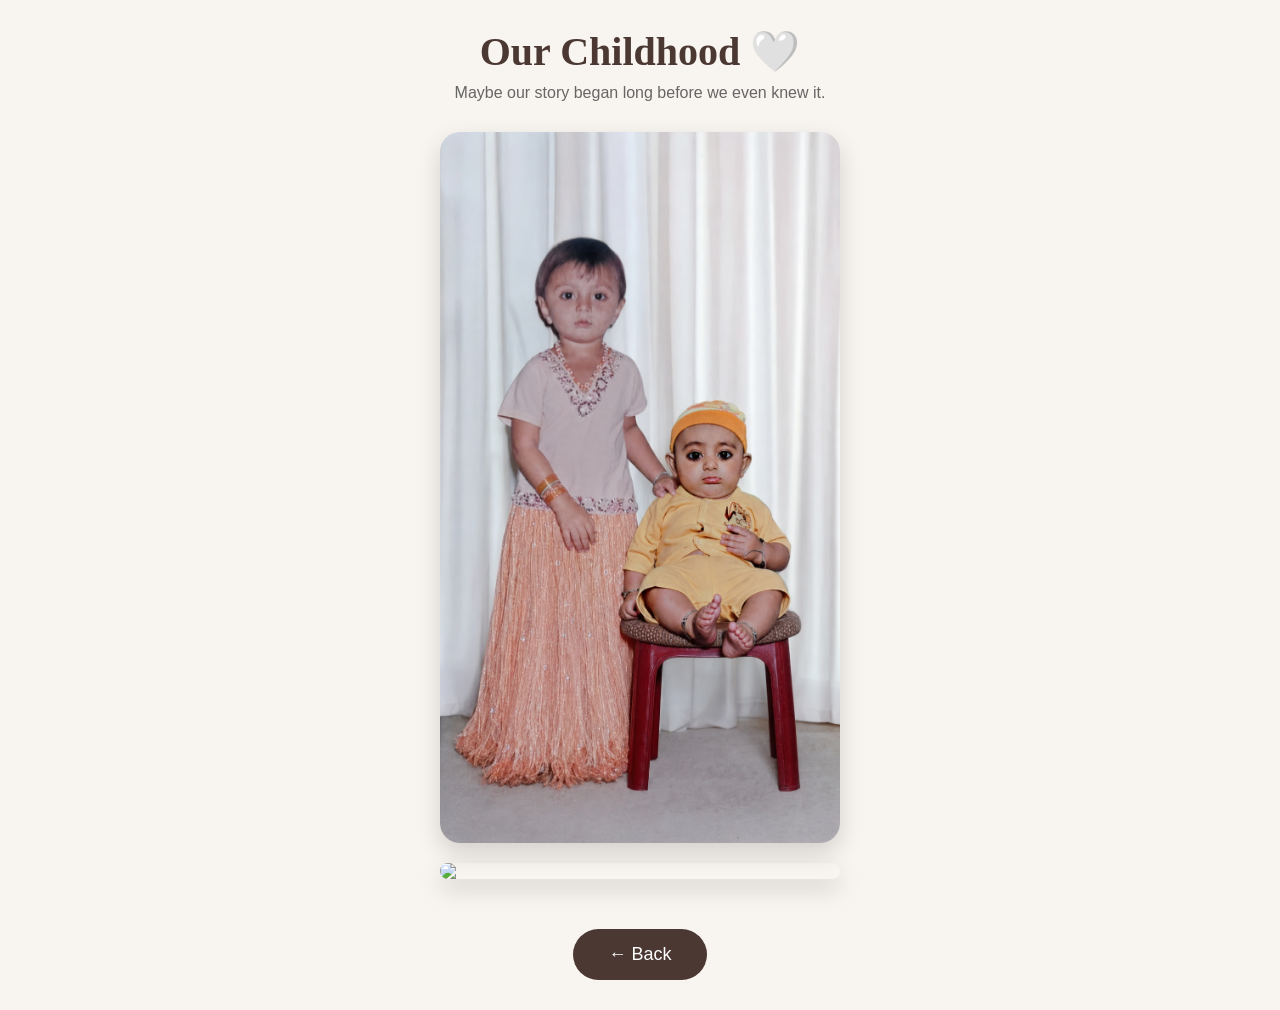
==== memories.html @ ab5e468a "Create memories.html" ====
<!DOCTYPE html>
<html lang="en">
<head>
<meta charset="UTF-8">
<meta name="viewport" content="width=device-width, initial-scale=1.0">
<title>Our Childhood</title>

<link rel="stylesheet" href="../style.css">

<style>
body{
background:#f8f4ef;
font-family:Poppins,sans-serif;
text-align:center;
padding:30px;
}

h1{
font-size:40px;
color:#4b3832;
margin-bottom:10px;
}

p{
color:#666;
margin-bottom:30px;
}

.photo{
width:90%;
max-width:400px;
border-radius:20px;
box-shadow:0 10px 25px rgba(0,0,0,.15);
margin:20px auto;
display:block;
}

button{
padding:15px 35px;
border:none;
border-radius:40px;
background:#4b3832;
color:white;
font-size:18px;
cursor:pointer;
margin-top:30px;
}
</style>

</head>

<body>

<h1>Our Childhood 🤍</h1>

<p>
Maybe our story began long before we even knew it.
</p>

<img src="../assets/photos/childhood1.png" class="photo">

<img src="../assets/photos/childhood2.png" class="photo">

<a href="../index.html">
<button>← Back</button>
</a>

</body>
</html>
---- style.css ----
*{
margin:0;
padding:0;
box-sizing:border-box;
}

html{
scroll-behavior:smooth;
}

body{
background:#F8F4EE;
font-family:'Poppins',sans-serif;
color:#3A312A;
overflow-x:hidden;
}

.hero{
min-height:100vh;
display:flex;
justify-content:center;
align-items:center;
padding:30px;
}

.glass{
width:100%;
max-width:420px;
background:rgba(255,255,255,.72);
backdrop-filter:blur(18px);
border:1px solid rgba(255,255,255,.5);
border-radius:28px;
padding:35px 25px;
text-align:center;
box-shadow:0 20px 60px rgba(0,0,0,.12);
animation:fade 1s ease;
}

h1{
font-family:'Cormorant Garamond',serif;
font-size:44px;
font-weight:700;
line-height:1.1;
margin-bottom:18px;
}

.subtitle{
font-size:16px;
line-height:1.8;
color:#6C6259;
margin-bottom:28px;
}

.main-photo{
width:100%;
border-radius:22px;
margin-bottom:28px;
box-shadow:0 18px 35px rgba(0,0,0,.18);
transition:.4s;
}

.main-photo:hover{
transform:scale(1.02);
}

button{
background:#3A312A;
color:white;
border:none;
padding:15px 32px;
border-radius:100px;
font-size:16px;
cursor:pointer;
transition:.35s;
}

button:hover{
transform:translateY(-3px);
background:#1F1A16;
}

@keyframes fade{

from{
opacity:0;
transform:translateY(35px);
}

to{
opacity:1;
transform:translateY(0);
}

}
body{
    margin:0;
    font-family:'Poppins',sans-serif;
    background:linear-gradient(135deg,#fff8f5,#f8f1ff);
}

.container{
    max-width:900px;
    margin:auto;
    text-align:center;
    padding:40px 20px;
}

.hero{
    width:280px;
    border-radius:20px;
    box-shadow:0 15px 35px rgba(0,0,0,.2);
    margin:25px auto;
    display:block;
}

.gallery{
    display:flex;
    justify-content:center;
    gap:15px;
    flex-wrap:wrap;
    margin-top:20px;
}

.photo{
    width:170px;
    border-radius:15px;
    box-shadow:0 10px 25px rgba(0,0,0,.15);
    transition:.3s;
}

.photo:hover{
    transform:scale(1.05);
}

button{
    padding:15px 35px;
    border:none;
    border-radius:50px;
    background:#111;
    color:white;
    font-size:17px;
    cursor:pointer;
    transition:.3s;
}

button:hover{
    transform:scale(1.05);
    background:#333;
}
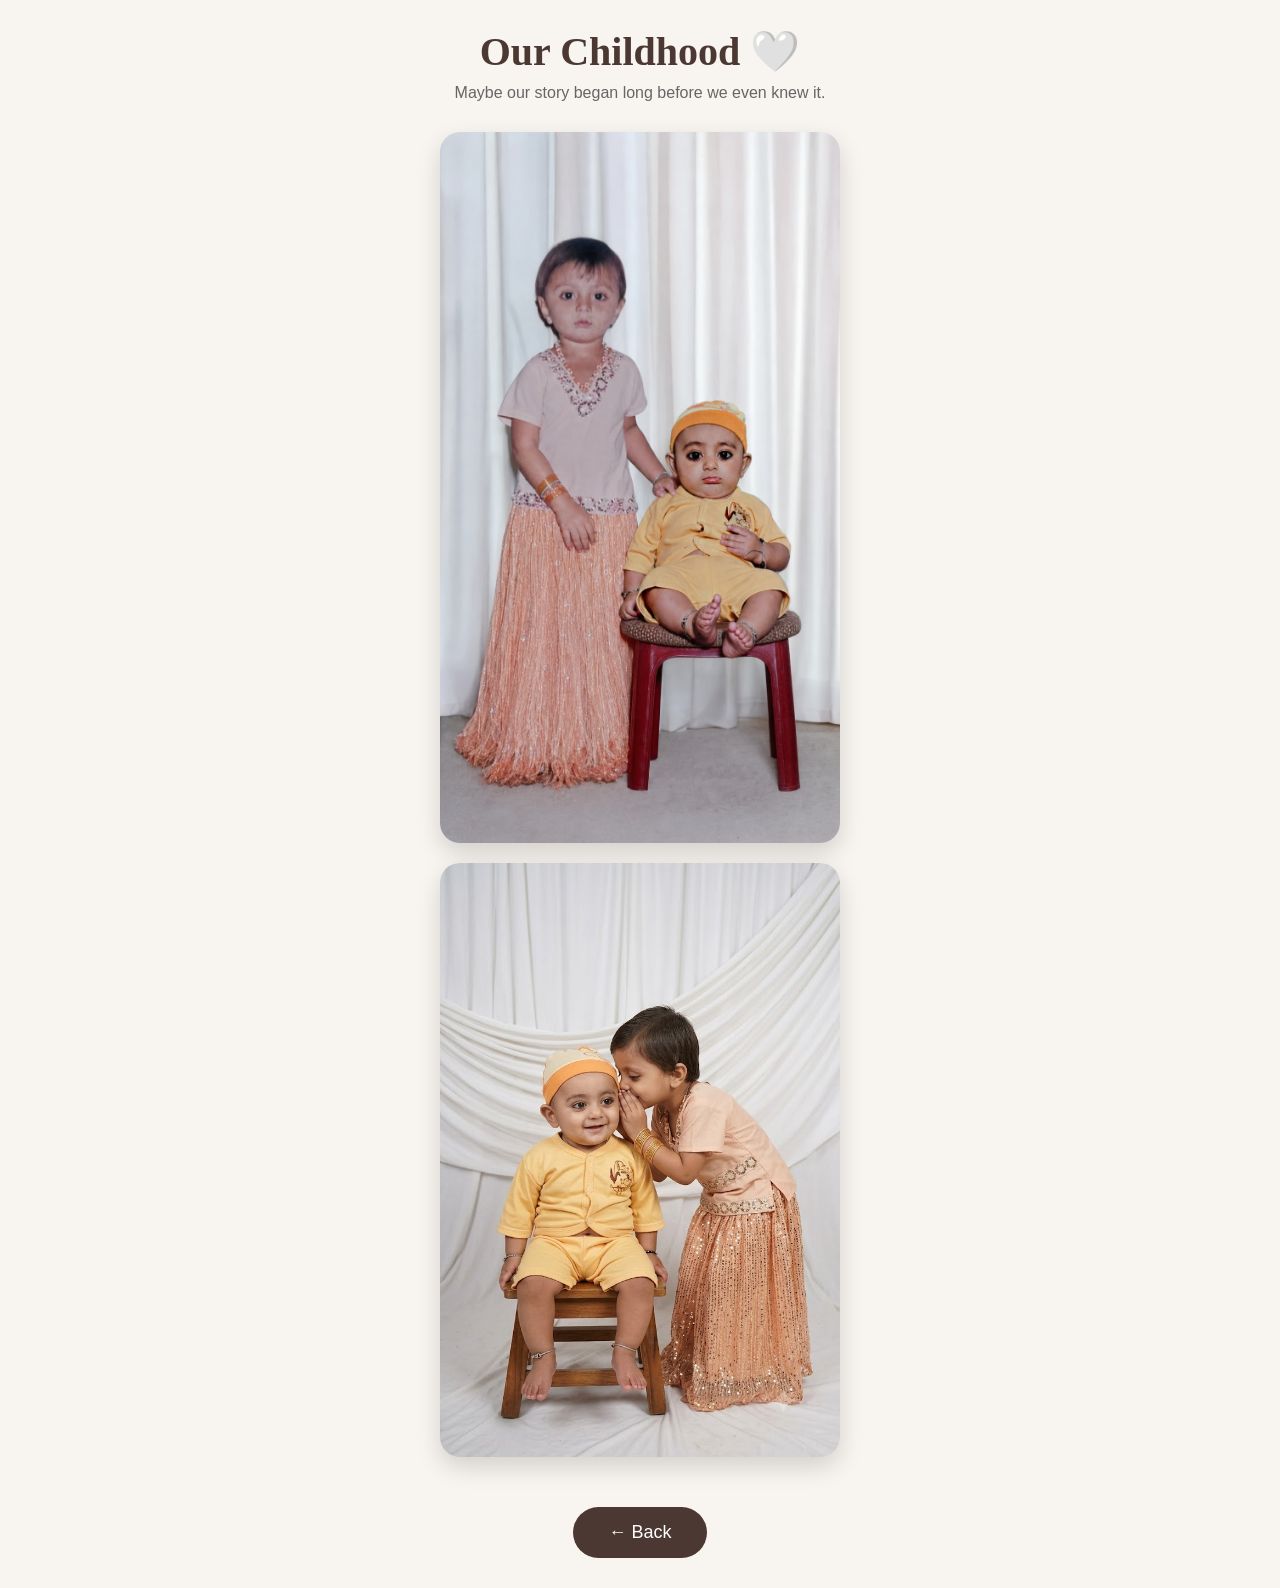
==== commit 8c860978: "Update memories.html" ====
--- a/memories.html
+++ b/memories.html
@@ -59,7 +59,7 @@
 
 <img src="../assets/photos/childhood1.png" class="photo">
 
-<img src="../assets/photos/childhood2.png" class="photo">
+<img src="../assets/photos/childhood2.jpeg" class="photo">
 
 <a href="../index.html">
 <button>← Back</button>
